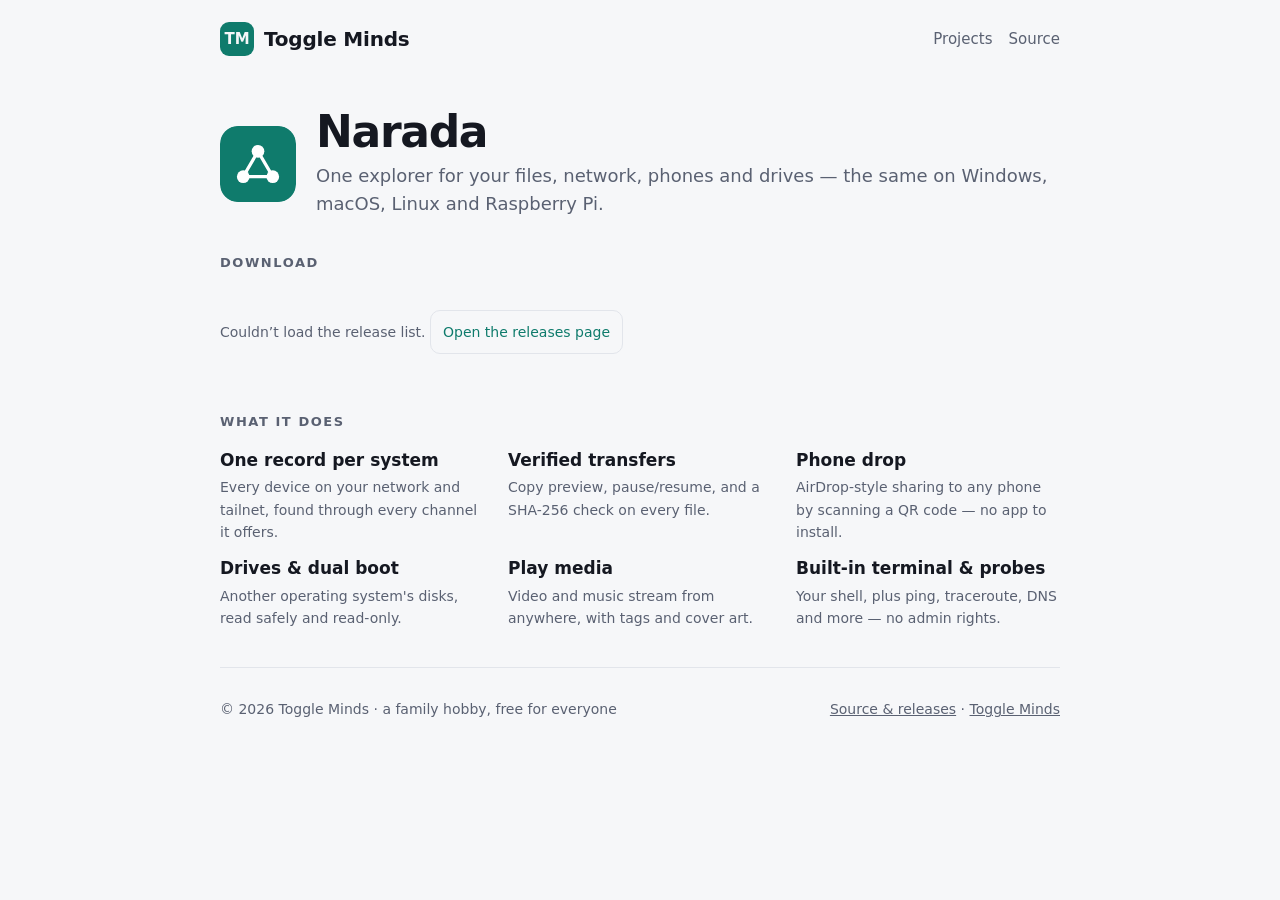
==== narada/index.html @ 7f81a42f "Add /narada/ download page (reads latest release from GitHub API); link homepage card to it Co-Autho" ====
<!doctype html>
<html lang="en">
<head>
<meta charset="utf-8">
<meta name="viewport" content="width=device-width, initial-scale=1">
<title>Narada — Toggle Minds</title>
<meta name="description" content="Narada: one explorer for files, networks, phones and drives. Free and open source, for Windows, macOS, Linux and Raspberry Pi.">
<link rel="icon" href="/favicon.svg" type="image/svg+xml">
<style>
  :root {
    --bg: #f6f7f9; --card: #ffffff; --ink: #151821; --muted: #5a6172; --line: #e2e5eb;
    --accent: #0f7b6c; --accent-ink: #ffffff;
    color-scheme: light;
  }
  @media (prefers-color-scheme: dark) {
    :root { --bg: #0f1116; --card: #171a22; --ink: #e8eaf0; --muted: #9aa1b2; --line: #272b36;
      --accent: #4fd1b8; --accent-ink: #0b0d12; color-scheme: dark; }
  }
  * { box-sizing: border-box; }
  body { margin: 0; background: var(--bg); color: var(--ink);
    font: 17px/1.6 system-ui, -apple-system, "Segoe UI", Roboto, "Noto Sans", sans-serif; }
  .wrap { max-width: 880px; margin: 0 auto; padding-inline: 20px; }
  header { padding-block: 22px; display: flex; align-items: center; justify-content: space-between; gap: 12px; }
  .brand { display: flex; align-items: center; gap: 10px; font-weight: 750; font-size: 20px; letter-spacing: -0.01em; color: var(--ink); text-decoration: none; }
  .mono { width: 34px; height: 34px; border-radius: 9px; background: var(--accent); color: var(--bg); display: grid; place-items: center; font-weight: 800; font-size: 15px; }
  nav a { color: var(--muted); text-decoration: none; margin-left: 16px; font-size: 15px; }
  nav a:hover { color: var(--ink); }
  .hero { padding-block: 30px 10px; display: grid; grid-template-columns: 76px 1fr; gap: 20px; align-items: center; }
  .hero img { width: 76px; height: 76px; border-radius: 18px; }
  .hero h1 { font-size: clamp(30px, 5vw, 44px); line-height: 1.08; letter-spacing: -0.03em; margin: 0 0 6px; }
  .hero p { color: var(--muted); margin: 0; font-size: 18px; }
  section { padding-block: 22px; }
  h2 { font-size: 13px; text-transform: uppercase; letter-spacing: 0.12em; color: var(--muted); margin: 0 0 14px; font-weight: 700; }
  .dl { display: grid; grid-template-columns: repeat(auto-fit, minmax(210px, 1fr)); gap: 16px; }
  .os { border: 1px solid var(--line); border-radius: 16px; padding: 18px; background: var(--card); display: flex; flex-direction: column; gap: 9px; min-width: 0; }
  .os h3 { margin: 0; font-size: 18px; }
  .os .sub { color: var(--muted); font-size: 13px; font-weight: 400; }
  .btn { display: block; text-align: center; padding: 10px 12px; border-radius: 10px; background: var(--accent); color: var(--accent-ink); font-weight: 650; text-decoration: none; font-size: 14px; }
  .btn.ghost { background: transparent; color: var(--accent); border: 1px solid var(--line); font-weight: 500; }
  .btn:hover { filter: brightness(1.07); }
  .note { color: var(--muted); font-size: 14px; max-width: 64ch; }
  .note code { background: var(--line); padding: 1px 6px; border-radius: 5px; font-size: .9em; }
  .status { color: var(--muted); font-size: 14px; }
  .ver { font-weight: 700; color: var(--ink); }
  .feat { display: grid; grid-template-columns: repeat(auto-fit, minmax(230px, 1fr)); gap: 12px 24px; }
  .feat div { min-width: 0; }
  .feat b { display: block; }
  .feat p { margin: 2px 0 0; color: var(--muted); font-size: 14px; }
  footer { padding-block: 30px 44px; color: var(--muted); font-size: 14px; border-top: 1px solid var(--line); margin-top: 16px;
    display: flex; flex-wrap: wrap; justify-content: space-between; gap: 10px; }
  footer a { color: var(--muted); }
  @media (max-width: 600px) { .hero { grid-template-columns: 1fr; } .hero img { width: 60px; height: 60px; } }
</style>
</head>
<body>
<div class="wrap">
  <header>
    <a class="brand" href="/"><span class="mono" aria-hidden="true">TM</span><span>Toggle Minds</span></a>
    <nav><a href="/#projects">Projects</a><a href="https://github.com/ShankarOnline/navsuite" target="_blank" rel="noopener">Source</a></nav>
  </header>

  <div class="hero">
    <img src="/narada-logo.svg" alt="">
    <div>
      <h1>Narada</h1>
      <p>One explorer for your files, network, phones and drives — the same on Windows, macOS, Linux and Raspberry&nbsp;Pi.</p>
    </div>
  </div>

  <section>
    <h2>Download <span id="ver" class="status"></span></h2>
    <div class="dl" id="downloads"><p class="status" id="dlstatus">Loading the latest release from GitHub…</p></div>
    <p class="note" id="warn" style="margin-top:14px" hidden>These builds aren't code-signed yet, so you'll click past a warning. <b>Windows:</b> More info → Run anyway. <b>macOS:</b> right-click the app → Open, or run <code>xattr -dr com.apple.quarantine /Applications/Narada.app</code>.</p>
  </section>

  <section>
    <h2>What it does</h2>
    <div class="feat">
      <div><b>One record per system</b><p>Every device on your network and tailnet, found through every channel it offers.</p></div>
      <div><b>Verified transfers</b><p>Copy preview, pause/resume, and a SHA-256 check on every file.</p></div>
      <div><b>Phone drop</b><p>AirDrop-style sharing to any phone by scanning a QR code — no app to install.</p></div>
      <div><b>Drives &amp; dual boot</b><p>Another operating system's disks, read safely and read-only.</p></div>
      <div><b>Play media</b><p>Video and music stream from anywhere, with tags and cover art.</p></div>
      <div><b>Built-in terminal &amp; probes</b><p>Your shell, plus ping, traceroute, DNS and more — no admin rights.</p></div>
    </div>
  </section>

  <footer>
    <span>&copy; <span id="yr">2026</span> Toggle Minds &middot; a family hobby, free for everyone</span>
    <span><a href="https://github.com/ShankarOnline/navsuite" target="_blank" rel="noopener">Source &amp; releases</a> &middot; <a href="/">Toggle&nbsp;Minds</a></span>
  </footer>
</div>

<script>
(function () {
  document.getElementById('yr').textContent = new Date().getFullYear();
  var REPO = 'ShankarOnline/navsuite';
  // match a release asset to a platform + a human label
  function classify(name) {
    var n = name.toLowerCase();
    if (/\.exe$/.test(n)) return ['win', 'Installer (.exe)', true];
    if (/\.msi$/.test(n)) return ['win', '.msi package', false];
    if (/\.dmg$/.test(n)) return ['mac', 'Disk image (.dmg)', true];
    if (/(aarch64|arm64)\.appimage$/.test(n)) return ['pi', '.AppImage', true];
    if (/(aarch64|arm64)\.deb$/.test(n)) return ['pi', '.deb', false];
    if (/(aarch64|arm64).*\.rpm$/.test(n)) return ['pi', '.rpm', false];
    if (/\.appimage$/.test(n)) return ['linux', '.AppImage', true];
    if (/amd64\.deb$|_x64.*\.deb$/.test(n)) return ['linux', '.deb', false];
    if (/x86_64.*\.rpm$/.test(n)) return ['linux', '.rpm', false];
    return [null, null, false];
  }
  var OSES = [
    { key: 'win', title: 'Windows', sub: '' },
    { key: 'mac', title: 'macOS', sub: 'Intel & Apple Silicon' },
    { key: 'linux', title: 'Linux', sub: 'x86-64' },
    { key: 'pi', title: 'Raspberry Pi', sub: '64-bit · ARM64' }
  ];
  function el(tag, attrs, text) {
    var e = document.createElement(tag);
    if (attrs) for (var k in attrs) e.setAttribute(k, attrs[k]);
    if (text != null) e.textContent = text;
    return e;
  }
  fetch('https://api.github.com/repos/' + REPO + '/releases/latest', { headers: { 'Accept': 'application/vnd.github+json' } })
    .then(function (r) { if (!r.ok) throw new Error('http ' + r.status); return r.json(); })
    .then(function (rel) {
      var buckets = { win: [], mac: [], linux: [], pi: [] };
      (rel.assets || []).forEach(function (a) {
        var c = classify(a.name);
        if (c[0]) buckets[c[0]].push({ url: a.browser_download_url, label: c[1], primary: c[2] });
      });
      var host = document.getElementById('downloads');
      host.innerHTML = '';
      document.getElementById('ver').textContent = rel.tag_name ? '· ' + rel.tag_name : '';
      var any = false;
      OSES.forEach(function (os) {
        var items = buckets[os.key].sort(function (a, b) { return (b.primary ? 1 : 0) - (a.primary ? 1 : 0); });
        if (!items.length) return;
        any = true;
        var card = el('div', { class: 'os' });
        var h = el('h3'); h.appendChild(document.createTextNode(os.title + ' '));
        if (os.sub) h.appendChild(el('span', { class: 'sub' }, os.sub));
        card.appendChild(h);
        items.forEach(function (it) {
          card.appendChild(el('a', { class: 'btn' + (it.primary ? '' : ' ghost'), href: it.url }, it.label));
        });
        host.appendChild(card);
      });
      document.getElementById('warn').hidden = false;
      if (!any) throw new Error('no installers in the latest release');
    })
    .catch(function (e) {
      var host = document.getElementById('downloads');
      host.innerHTML = '';
      var p = el('p', { class: 'status' });
      p.appendChild(document.createTextNode('Couldn’t load the release list. '));
      p.appendChild(el('a', { class: 'btn ghost', href: 'https://github.com/' + REPO + '/releases/latest', target: '_blank', rel: 'noopener', style: 'display:inline-block;margin-top:8px' }, 'Open the releases page'));
      host.appendChild(p);
    });
})();
</script>
</body>
</html>
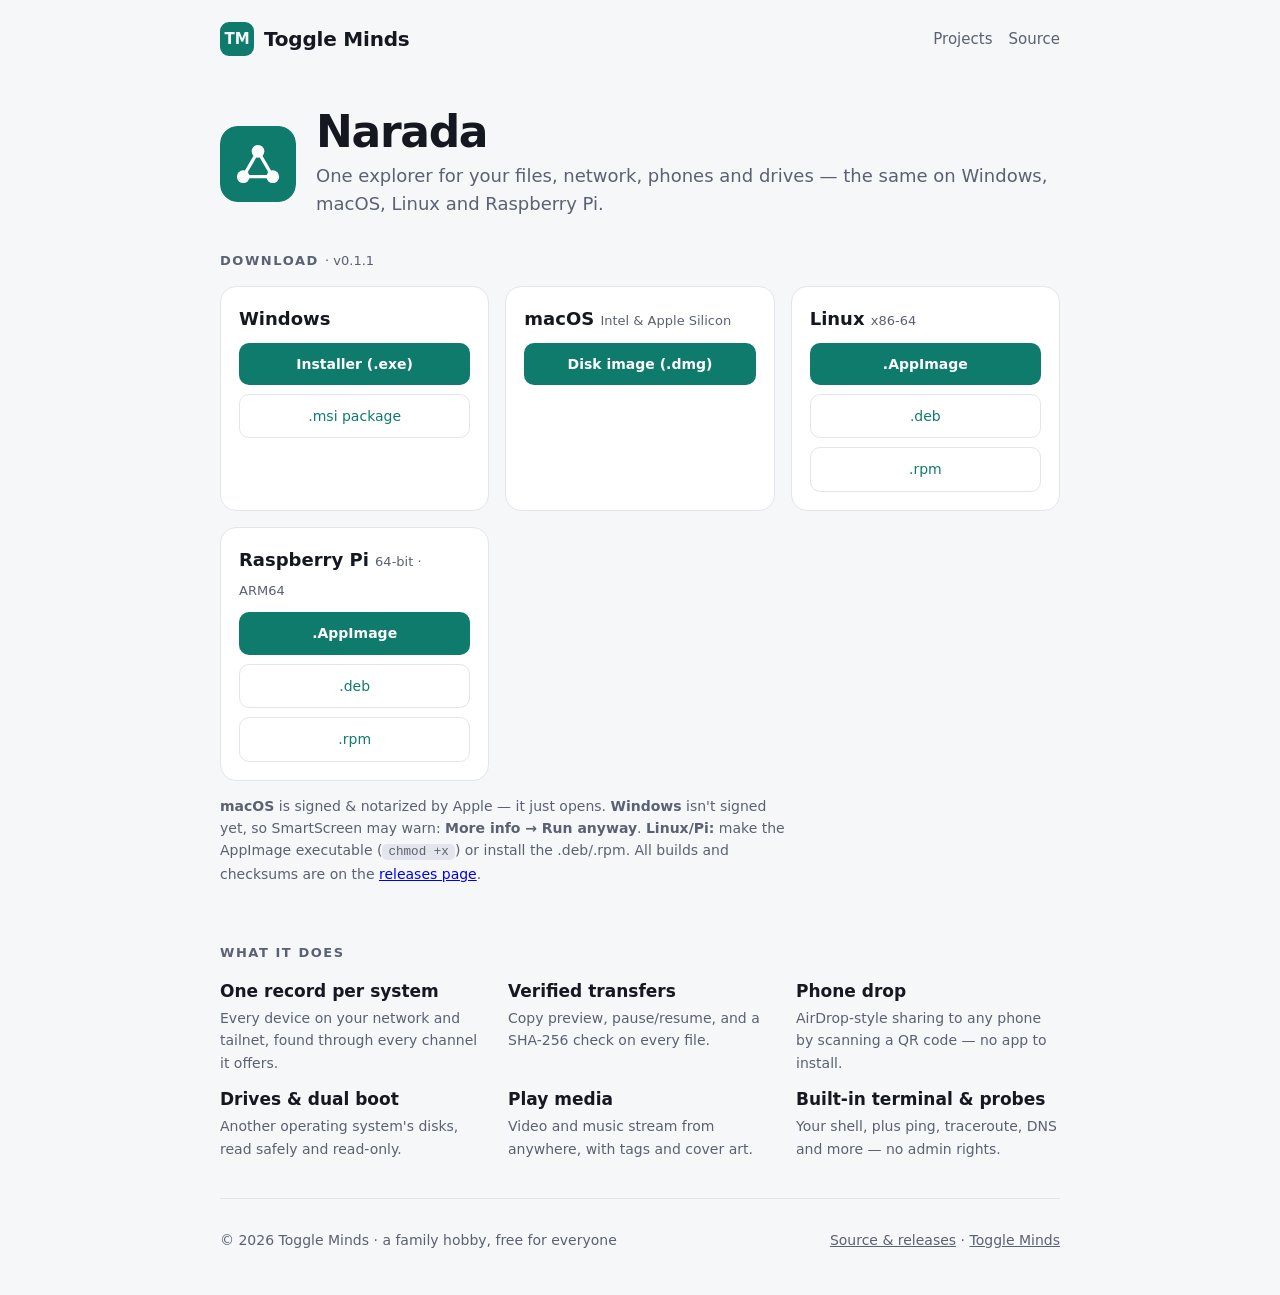
==== commit adb29b5e: "narada: static download buttons (works within the site CSP; v0.1.1) Co-Authored-By: Claude Opus 4.8 " ====
--- a/narada/index.html
+++ b/narada/index.html
@@ -31,6 +31,7 @@
   .hero p { color: var(--muted); margin: 0; font-size: 18px; }
   section { padding-block: 22px; }
   h2 { font-size: 13px; text-transform: uppercase; letter-spacing: 0.12em; color: var(--muted); margin: 0 0 14px; font-weight: 700; }
+  .ver { color: var(--muted); font-weight: 400; letter-spacing: 0; text-transform: none; }
   .dl { display: grid; grid-template-columns: repeat(auto-fit, minmax(210px, 1fr)); gap: 16px; }
   .os { border: 1px solid var(--line); border-radius: 16px; padding: 18px; background: var(--card); display: flex; flex-direction: column; gap: 9px; min-width: 0; }
   .os h3 { margin: 0; font-size: 18px; }
@@ -40,8 +41,6 @@
   .btn:hover { filter: brightness(1.07); }
   .note { color: var(--muted); font-size: 14px; max-width: 64ch; }
   .note code { background: var(--line); padding: 1px 6px; border-radius: 5px; font-size: .9em; }
-  .status { color: var(--muted); font-size: 14px; }
-  .ver { font-weight: 700; color: var(--ink); }
   .feat { display: grid; grid-template-columns: repeat(auto-fit, minmax(230px, 1fr)); gap: 12px 24px; }
   .feat div { min-width: 0; }
   .feat b { display: block; }
@@ -68,9 +67,31 @@
   </div>
 
   <section>
-    <h2>Download <span id="ver" class="status"></span></h2>
-    <div class="dl" id="downloads"><p class="status" id="dlstatus">Loading the latest release from GitHub…</p></div>
-    <p class="note" id="warn" style="margin-top:14px" hidden>These builds aren't code-signed yet, so you'll click past a warning. <b>Windows:</b> More info → Run anyway. <b>macOS:</b> right-click the app → Open, or run <code>xattr -dr com.apple.quarantine /Applications/Narada.app</code>.</p>
+    <h2>Download <span class="ver">· v0.1.1</span></h2>
+    <div class="dl">
+      <div class="os">
+        <h3>Windows</h3>
+        <a class="btn" href="https://github.com/ShankarOnline/navsuite/releases/download/v0.1.1/Narada_0.1.1_x64-setup.exe">Installer (.exe)</a>
+        <a class="btn ghost" href="https://github.com/ShankarOnline/navsuite/releases/download/v0.1.1/Narada_0.1.1_x64_en-US.msi">.msi package</a>
+      </div>
+      <div class="os">
+        <h3>macOS <span class="sub">Intel &amp; Apple&nbsp;Silicon</span></h3>
+        <a class="btn" href="https://github.com/ShankarOnline/navsuite/releases/download/v0.1.1/Narada_0.1.1_universal.dmg">Disk image (.dmg)</a>
+      </div>
+      <div class="os">
+        <h3>Linux <span class="sub">x86-64</span></h3>
+        <a class="btn" href="https://github.com/ShankarOnline/navsuite/releases/download/v0.1.1/Narada_0.1.1_amd64.AppImage">.AppImage</a>
+        <a class="btn ghost" href="https://github.com/ShankarOnline/navsuite/releases/download/v0.1.1/Narada_0.1.1_amd64.deb">.deb</a>
+        <a class="btn ghost" href="https://github.com/ShankarOnline/navsuite/releases/download/v0.1.1/Narada-0.1.1-1.x86_64.rpm">.rpm</a>
+      </div>
+      <div class="os">
+        <h3>Raspberry Pi <span class="sub">64-bit · ARM64</span></h3>
+        <a class="btn" href="https://github.com/ShankarOnline/navsuite/releases/download/v0.1.1/Narada_0.1.1_aarch64.AppImage">.AppImage</a>
+        <a class="btn ghost" href="https://github.com/ShankarOnline/navsuite/releases/download/v0.1.1/Narada_0.1.1_arm64.deb">.deb</a>
+        <a class="btn ghost" href="https://github.com/ShankarOnline/navsuite/releases/download/v0.1.1/Narada-0.1.1-1.aarch64.rpm">.rpm</a>
+      </div>
+    </div>
+    <p class="note" style="margin-top:14px"><b>macOS</b> is signed &amp; notarized by Apple — it just opens. <b>Windows</b> isn't signed yet, so SmartScreen may warn: <b>More info → Run anyway</b>. <b>Linux/Pi:</b> make the AppImage executable (<code>chmod +x</code>) or install the .deb/.rpm. All builds and checksums are on the <a href="https://github.com/ShankarOnline/navsuite/releases/latest" target="_blank" rel="noopener">releases page</a>.</p>
   </section>
 
   <section>
@@ -90,74 +111,6 @@
     <span><a href="https://github.com/ShankarOnline/navsuite" target="_blank" rel="noopener">Source &amp; releases</a> &middot; <a href="/">Toggle&nbsp;Minds</a></span>
   </footer>
 </div>
-
-<script>
-(function () {
-  document.getElementById('yr').textContent = new Date().getFullYear();
-  var REPO = 'ShankarOnline/navsuite';
-  // match a release asset to a platform + a human label
-  function classify(name) {
-    var n = name.toLowerCase();
-    if (/\.exe$/.test(n)) return ['win', 'Installer (.exe)', true];
-    if (/\.msi$/.test(n)) return ['win', '.msi package', false];
-    if (/\.dmg$/.test(n)) return ['mac', 'Disk image (.dmg)', true];
-    if (/(aarch64|arm64)\.appimage$/.test(n)) return ['pi', '.AppImage', true];
-    if (/(aarch64|arm64)\.deb$/.test(n)) return ['pi', '.deb', false];
-    if (/(aarch64|arm64).*\.rpm$/.test(n)) return ['pi', '.rpm', false];
-    if (/\.appimage$/.test(n)) return ['linux', '.AppImage', true];
-    if (/amd64\.deb$|_x64.*\.deb$/.test(n)) return ['linux', '.deb', false];
-    if (/x86_64.*\.rpm$/.test(n)) return ['linux', '.rpm', false];
-    return [null, null, false];
-  }
-  var OSES = [
-    { key: 'win', title: 'Windows', sub: '' },
-    { key: 'mac', title: 'macOS', sub: 'Intel & Apple Silicon' },
-    { key: 'linux', title: 'Linux', sub: 'x86-64' },
-    { key: 'pi', title: 'Raspberry Pi', sub: '64-bit · ARM64' }
-  ];
-  function el(tag, attrs, text) {
-    var e = document.createElement(tag);
-    if (attrs) for (var k in attrs) e.setAttribute(k, attrs[k]);
-    if (text != null) e.textContent = text;
-    return e;
-  }
-  fetch('https://api.github.com/repos/' + REPO + '/releases/latest', { headers: { 'Accept': 'application/vnd.github+json' } })
-    .then(function (r) { if (!r.ok) throw new Error('http ' + r.status); return r.json(); })
-    .then(function (rel) {
-      var buckets = { win: [], mac: [], linux: [], pi: [] };
-      (rel.assets || []).forEach(function (a) {
-        var c = classify(a.name);
-        if (c[0]) buckets[c[0]].push({ url: a.browser_download_url, label: c[1], primary: c[2] });
-      });
-      var host = document.getElementById('downloads');
-      host.innerHTML = '';
-      document.getElementById('ver').textContent = rel.tag_name ? '· ' + rel.tag_name : '';
-      var any = false;
-      OSES.forEach(function (os) {
-        var items = buckets[os.key].sort(function (a, b) { return (b.primary ? 1 : 0) - (a.primary ? 1 : 0); });
-        if (!items.length) return;
-        any = true;
-        var card = el('div', { class: 'os' });
-        var h = el('h3'); h.appendChild(document.createTextNode(os.title + ' '));
-        if (os.sub) h.appendChild(el('span', { class: 'sub' }, os.sub));
-        card.appendChild(h);
-        items.forEach(function (it) {
-          card.appendChild(el('a', { class: 'btn' + (it.primary ? '' : ' ghost'), href: it.url }, it.label));
-        });
-        host.appendChild(card);
-      });
-      document.getElementById('warn').hidden = false;
-      if (!any) throw new Error('no installers in the latest release');
-    })
-    .catch(function (e) {
-      var host = document.getElementById('downloads');
-      host.innerHTML = '';
-      var p = el('p', { class: 'status' });
-      p.appendChild(document.createTextNode('Couldn’t load the release list. '));
-      p.appendChild(el('a', { class: 'btn ghost', href: 'https://github.com/' + REPO + '/releases/latest', target: '_blank', rel: 'noopener', style: 'display:inline-block;margin-top:8px' }, 'Open the releases page'));
-      host.appendChild(p);
-    });
-})();
-</script>
+<script>document.getElementById('yr').textContent = new Date().getFullYear();</script>
 </body>
 </html>
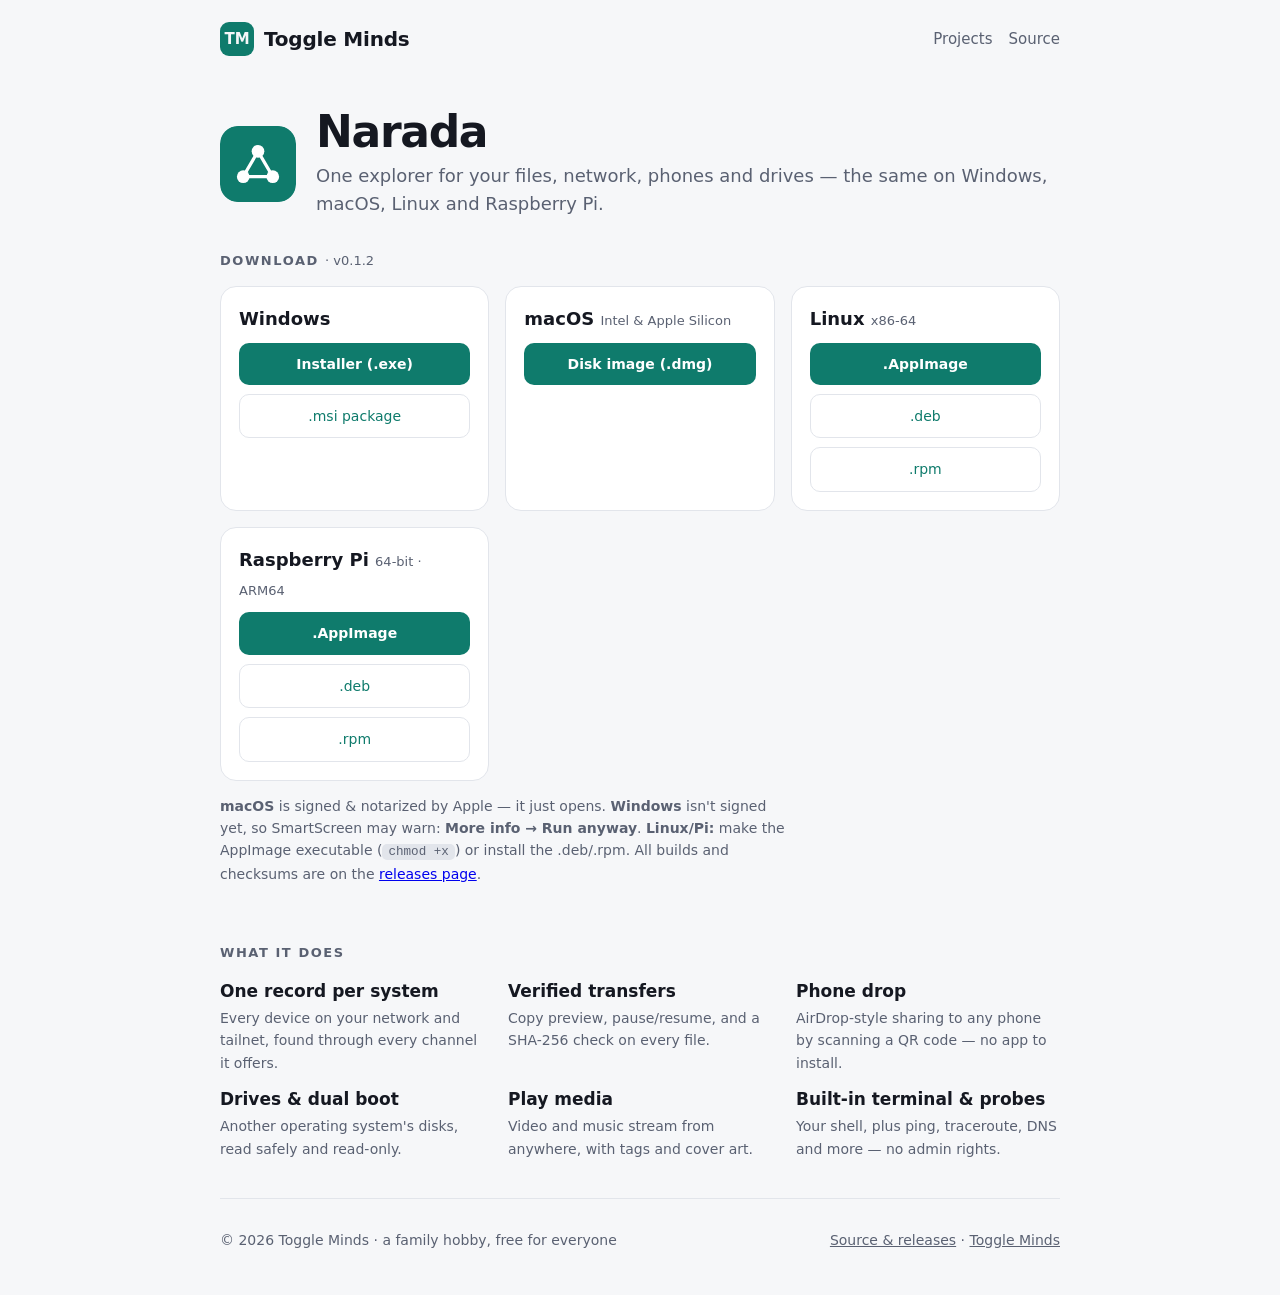
==== commit 1b4a3f30: "narada: bump downloads to v0.1.2 (terminal fix) Co-Authored-By: Claude Opus 4.8 <noreply@anthropic.c" ====
--- a/narada/index.html
+++ b/narada/index.html
@@ -67,28 +67,28 @@
   </div>
 
   <section>
-    <h2>Download <span class="ver">· v0.1.1</span></h2>
+    <h2>Download <span class="ver">· v0.1.2</span></h2>
     <div class="dl">
       <div class="os">
         <h3>Windows</h3>
-        <a class="btn" href="https://github.com/ShankarOnline/navsuite/releases/download/v0.1.1/Narada_0.1.1_x64-setup.exe">Installer (.exe)</a>
-        <a class="btn ghost" href="https://github.com/ShankarOnline/navsuite/releases/download/v0.1.1/Narada_0.1.1_x64_en-US.msi">.msi package</a>
+        <a class="btn" href="https://github.com/ShankarOnline/navsuite/releases/download/v0.1.2/Narada_0.1.2_x64-setup.exe">Installer (.exe)</a>
+        <a class="btn ghost" href="https://github.com/ShankarOnline/navsuite/releases/download/v0.1.2/Narada_0.1.2_x64_en-US.msi">.msi package</a>
       </div>
       <div class="os">
         <h3>macOS <span class="sub">Intel &amp; Apple&nbsp;Silicon</span></h3>
-        <a class="btn" href="https://github.com/ShankarOnline/navsuite/releases/download/v0.1.1/Narada_0.1.1_universal.dmg">Disk image (.dmg)</a>
+        <a class="btn" href="https://github.com/ShankarOnline/navsuite/releases/download/v0.1.2/Narada_0.1.2_universal.dmg">Disk image (.dmg)</a>
       </div>
       <div class="os">
         <h3>Linux <span class="sub">x86-64</span></h3>
-        <a class="btn" href="https://github.com/ShankarOnline/navsuite/releases/download/v0.1.1/Narada_0.1.1_amd64.AppImage">.AppImage</a>
-        <a class="btn ghost" href="https://github.com/ShankarOnline/navsuite/releases/download/v0.1.1/Narada_0.1.1_amd64.deb">.deb</a>
-        <a class="btn ghost" href="https://github.com/ShankarOnline/navsuite/releases/download/v0.1.1/Narada-0.1.1-1.x86_64.rpm">.rpm</a>
+        <a class="btn" href="https://github.com/ShankarOnline/navsuite/releases/download/v0.1.2/Narada_0.1.2_amd64.AppImage">.AppImage</a>
+        <a class="btn ghost" href="https://github.com/ShankarOnline/navsuite/releases/download/v0.1.2/Narada_0.1.2_amd64.deb">.deb</a>
+        <a class="btn ghost" href="https://github.com/ShankarOnline/navsuite/releases/download/v0.1.2/Narada-0.1.2-1.x86_64.rpm">.rpm</a>
       </div>
       <div class="os">
         <h3>Raspberry Pi <span class="sub">64-bit · ARM64</span></h3>
-        <a class="btn" href="https://github.com/ShankarOnline/navsuite/releases/download/v0.1.1/Narada_0.1.1_aarch64.AppImage">.AppImage</a>
-        <a class="btn ghost" href="https://github.com/ShankarOnline/navsuite/releases/download/v0.1.1/Narada_0.1.1_arm64.deb">.deb</a>
-        <a class="btn ghost" href="https://github.com/ShankarOnline/navsuite/releases/download/v0.1.1/Narada-0.1.1-1.aarch64.rpm">.rpm</a>
+        <a class="btn" href="https://github.com/ShankarOnline/navsuite/releases/download/v0.1.2/Narada_0.1.2_aarch64.AppImage">.AppImage</a>
+        <a class="btn ghost" href="https://github.com/ShankarOnline/navsuite/releases/download/v0.1.2/Narada_0.1.2_arm64.deb">.deb</a>
+        <a class="btn ghost" href="https://github.com/ShankarOnline/navsuite/releases/download/v0.1.2/Narada-0.1.2-1.aarch64.rpm">.rpm</a>
       </div>
     </div>
     <p class="note" style="margin-top:14px"><b>macOS</b> is signed &amp; notarized by Apple — it just opens. <b>Windows</b> isn't signed yet, so SmartScreen may warn: <b>More info → Run anyway</b>. <b>Linux/Pi:</b> make the AppImage executable (<code>chmod +x</code>) or install the .deb/.rpm. All builds and checksums are on the <a href="https://github.com/ShankarOnline/navsuite/releases/latest" target="_blank" rel="noopener">releases page</a>.</p>
